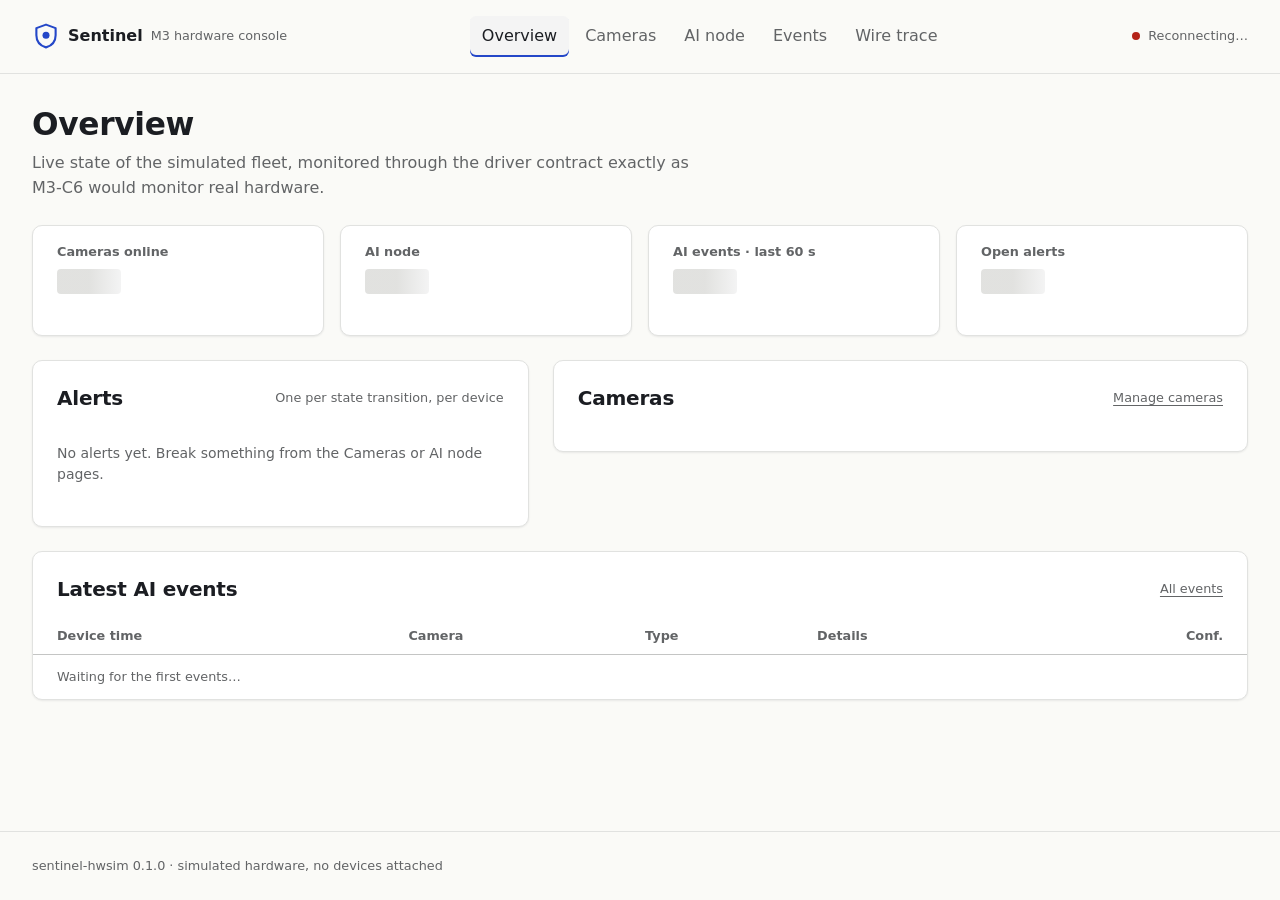
==== sentinel-hwsim/sentinel-hwsim/ui/static/index.html @ d8c8a730 "Initial Commit" ====
<!doctype html>
<html lang="en">
<head>
  <meta charset="utf-8">
  <meta name="viewport" content="width=device-width, initial-scale=1">
  <title>Overview · Sentinel console</title>
  <meta name="description" content="Operator console for the Sentinel Module 3 hardware simulator: cameras, Kaaval AI node health, live events and wire trace.">
  <meta name="color-scheme" content="light dark">
  <link rel="icon" href="favicon.svg" type="image/svg+xml">
  <link rel="stylesheet" href="styles.css">
  <script type="module" src="app.js"></script>
</head>
<body>
  <a class="skip-link" href="#main">Skip to main content</a>

  <header class="header">
    <div class="container header__inner">
      <a class="brand" href="#/overview">
        <svg class="brand__mark" viewBox="0 0 32 32" aria-hidden="true" focusable="false">
          <path d="M16 3 5 7v8c0 7 4.7 12 11 14 6.3-2 11-7 11-14V7L16 3Z" fill="none" stroke="currentColor" stroke-width="2.4" stroke-linejoin="round"/>
          <circle cx="16" cy="15" r="4" fill="currentColor"/>
        </svg>
        <span class="brand__name">Sentinel</span>
        <span class="brand__sub">M3 hardware console</span>
      </a>
      <nav class="nav" aria-label="Primary">
        <ul class="nav__list">
          <li><a class="nav__link" href="#/overview" data-route="overview">Overview</a></li>
          <li><a class="nav__link" href="#/cameras" data-route="cameras">Cameras</a></li>
          <li><a class="nav__link" href="#/node" data-route="node">AI node</a></li>
          <li><a class="nav__link" href="#/events" data-route="events">Events</a></li>
          <li><a class="nav__link" href="#/trace" data-route="trace">Wire trace</a></li>
        </ul>
      </nav>
      <p class="live" id="live" role="status"><span class="live__dot" aria-hidden="true"></span><span id="live-label">Connecting…</span></p>
    </div>
  </header>

  <main id="main" class="container main" tabindex="-1" aria-busy="true">

    <!-- ================================================= Overview -->
    <section class="view" data-view="overview" aria-labelledby="h-overview">
      <header class="view__header">
        <h1 id="h-overview" tabindex="-1">Overview</h1>
        <p class="view__lede">Live state of the simulated fleet, monitored through the driver contract exactly as M3-C6 would monitor real hardware.</p>
      </header>

      <ul class="kpis" aria-label="Key figures">
        <li class="panel kpi" id="kpi-cameras"><span class="kpi__label">Cameras online</span><span class="kpi__value"><span class="skeleton"></span></span><span class="kpi__note"></span></li>
        <li class="panel kpi" id="kpi-node"><span class="kpi__label">AI node</span><span class="kpi__value"><span class="skeleton"></span></span><span class="kpi__note"></span></li>
        <li class="panel kpi" id="kpi-events"><span class="kpi__label">AI events · last 60 s</span><span class="kpi__value"><span class="skeleton"></span></span><span class="kpi__note"></span></li>
        <li class="panel kpi" id="kpi-alerts"><span class="kpi__label">Open alerts</span><span class="kpi__value"><span class="skeleton"></span></span><span class="kpi__note"></span></li>
      </ul>

      <div class="grid grid--overview">
        <section class="panel" aria-labelledby="h-alerts">
          <div class="panel__header">
            <h2 id="h-alerts">Alerts</h2>
            <span class="panel__meta">One per state transition, per device</span>
          </div>
          <ol class="alert-list" id="alert-list" aria-label="Alert history, newest first" tabindex="0"></ol>
          <p class="empty" id="alert-empty">No alerts yet. Break something from the Cameras or AI node pages.</p>
        </section>

        <section class="panel" aria-labelledby="h-tiles">
          <div class="panel__header">
            <h2 id="h-tiles">Cameras</h2>
            <a class="panel__meta" href="#/cameras">Manage cameras</a>
          </div>
          <ul class="tiles" id="camera-tiles"></ul>
        </section>
      </div>

      <section class="panel panel--flush" aria-labelledby="h-latest">
        <div class="panel__header">
          <h2 id="h-latest">Latest AI events</h2>
          <a class="panel__meta" href="#/events">All events</a>
        </div>
        <div class="table-wrap" role="region" aria-labelledby="h-latest" tabindex="0">
          <table class="table">
            <thead><tr><th scope="col">Device time</th><th scope="col">Camera</th><th scope="col">Type</th><th scope="col">Details</th><th scope="col" class="num">Conf.</th></tr></thead>
            <tbody id="latest-events"></tbody>
          </table>
        </div>
        <p class="table-foot" id="latest-empty">Waiting for the first events…</p>
      </section>
    </section>

    <!-- ================================================== Cameras -->
    <section class="view" data-view="cameras" aria-labelledby="h-cameras" hidden>
      <header class="view__header">
        <h1 id="h-cameras" tabindex="-1">Cameras</h1>
        <p class="view__lede">ONVIF-style IP cameras. Read status and streams, send PTZ and encoder commands, and inject faults to test M3 resilience.</p>
      </header>

      <div class="split">
        <nav class="picker" aria-label="Select camera"><ul class="picker__list" id="camera-picker"></ul></nav>

        <article class="panel detail" id="camera-detail" aria-labelledby="cam-title">
          <header class="stack">
            <div class="detail__title">
              <h2 id="cam-title">—</h2>
              <span id="cam-pill"></span>
            </div>
            <p class="detail__sub" id="cam-sub"></p>
            <p class="errline" id="cam-error" hidden></p>
          </header>

          <dl class="stats" id="cam-stats">
            <div class="stat"><dt>Frame rate</dt><dd id="cam-fps">—</dd></div>
            <div class="stat"><dt>Bitrate</dt><dd id="cam-bitrate">—</dd></div>
            <div class="stat"><dt>Uptime</dt><dd id="cam-uptime">—</dd></div>
            <div class="stat"><dt>Session</dt><dd id="cam-state">—</dd></div>
            <div class="stat"><dt>Errors seen</dt><dd id="cam-errors">—</dd></div>
          </dl>

          <hr class="divider">

          <div class="detail__grid">
            <div class="stack">
              <figure class="snapshot">
                <div class="snapshot__frame" id="snap-frame">
                  <img id="snap-img" alt="" width="640" height="360" decoding="async" hidden>
                  <p class="snapshot__empty" id="snap-empty">No snapshot yet</p>
                </div>
                <figcaption>
                  <span id="snap-caption">Simulated JPEG-style frame (gradient placeholder)</span>
                  <button type="button" class="btn btn--sm" id="snap-btn">Take snapshot</button>
                </figcaption>
              </figure>

              <section class="group" aria-labelledby="h-streams">
                <h3 id="h-streams">Stream sources</h3>
                <dl class="stack" id="cam-streams"></dl>
              </section>
            </div>

            <div class="stack">
              <form class="form" id="ptz-form" novalidate>
                <fieldset class="fieldset">
                  <legend>Pan / tilt / zoom</legend>
                  <div class="range-field"><label for="ptz-pan" class="field__label">Pan</label><input class="range" type="range" id="ptz-pan" name="pan" min="-1" max="1" step="0.05" value="0"><output for="ptz-pan" id="ptz-pan-out">0.00</output></div>
                  <div class="range-field"><label for="ptz-tilt" class="field__label">Tilt</label><input class="range" type="range" id="ptz-tilt" name="tilt" min="-1" max="1" step="0.05" value="0"><output for="ptz-tilt" id="ptz-tilt-out">0.00</output></div>
                  <div class="range-field"><label for="ptz-zoom" class="field__label">Zoom</label><input class="range" type="range" id="ptz-zoom" name="zoom" min="0" max="1" step="0.05" value="0"><output for="ptz-zoom" id="ptz-zoom-out">0.00</output></div>
                  <p class="field__hint" id="ptz-pos" aria-live="polite">Position: —</p>
                </fieldset>
                <div class="cluster"><button class="btn btn--primary" type="submit">Move camera</button></div>
              </form>
              <p class="callout" id="ptz-none" hidden>Fixed bullet camera. This model does not support PTZ.</p>

              <hr class="divider">

              <form class="form" id="enc-form" novalidate>
                <fieldset class="fieldset">
                  <legend>Encoder</legend>
                  <div class="form__row">
                    <div class="field">
                      <label class="field__label" for="enc-profile">Profile</label>
                      <select class="select" id="enc-profile" name="profile"><option value="MAIN">MAIN</option><option value="SUB">SUB</option></select>
                    </div>
                    <div class="field">
                      <label class="field__label" for="enc-fps">Frame rate</label>
                      <input class="input" id="enc-fps" name="fps" type="number" inputmode="numeric" min="1" max="30" step="1" value="15" required aria-describedby="enc-fps-hint enc-error">
                      <span class="field__hint" id="enc-fps-hint">1–30 fps</span>
                    </div>
                    <div class="field">
                      <label class="field__label" for="enc-bitrate">Bitrate</label>
                      <input class="input" id="enc-bitrate" name="bitrate_kbps" type="number" inputmode="numeric" min="64" max="16384" step="1" value="1500" required aria-describedby="enc-br-hint enc-error">
                      <span class="field__hint" id="enc-br-hint">64–16384 kbps</span>
                    </div>
                  </div>
                  <p class="field__error" id="enc-error" role="alert"></p>
                </fieldset>
                <div class="cluster"><button class="btn btn--primary" type="submit">Apply encoder settings</button></div>
              </form>

              <hr class="divider">

              <section class="group" aria-labelledby="h-cam-chaos">
                <h3 id="h-cam-chaos">Fault injection <span class="panel__meta">(simulator only)</span></h3>
                <form class="form__row form__row--end" id="fault-form" novalidate>
                  <div class="field">
                    <label class="field__label" for="fault-kind">Fail the next operation with</label>
                    <select class="select" id="fault-kind" name="fault">
                      <option value="timeout">Timeout</option>
                      <option value="drop_connection">Dropped session</option>
                      <option value="invalid_data">Garbled payload</option>
                      <option value="auth_failure">Auth failure</option>
                      <option value="connect_failure">Connect failure</option>
                    </select>
                  </div>
                  <div class="field"><button class="btn btn--danger" type="submit">Inject once</button></div>
                </form>
                <div class="cluster">
                  <button type="button" class="btn btn--danger" id="cam-offline" aria-pressed="false">Take offline</button>
                  <button type="button" class="btn btn--danger" id="cam-revoke" aria-pressed="false">Revoke credentials</button>
                  <button type="button" class="btn" id="cam-heal">Heal all faults</button>
                </div>
              </section>
            </div>
          </div>
        </article>
      </div>
    </section>

    <!-- ================================================== AI node -->
    <section class="view" data-view="node" aria-labelledby="h-node" hidden>
      <header class="view__header">
        <h1 id="h-node" tabindex="-1">AI node</h1>
        <p class="view__lede">Kaaval edge node on an RDK X5. Break it layer by layer and watch the classifier tell a crashed runtime from a stalled model or a cut event pipe.</p>
      </header>

      <div class="grid grid--halves">
        <div class="stack">
          <section class="panel stack" aria-labelledby="node-title">
            <div class="detail__title">
              <h2 id="node-title">EDGE-NODE-001</h2>
              <span id="node-pill"></span>
            </div>
            <p class="detail__sub" id="node-sub"></p>
            <p class="errline" id="node-error" hidden></p>

            <section class="group" aria-labelledby="h-layers">
              <h3 id="h-layers">Layered health check</h3>
              <ol class="layers" id="node-layers"></ol>
            </section>
          </section>

          <section class="panel stack" aria-labelledby="h-node-metrics">
            <h2 id="h-node-metrics">Telemetry</h2>
            <div class="meter" id="m-cpu"><div class="meter__head"><span>CPU</span><span>—</span></div><div class="meter__track" aria-hidden="true"><div class="meter__fill"></div></div></div>
            <div class="meter" id="m-mem"><div class="meter__head"><span>Memory</span><span>—</span></div><div class="meter__track" aria-hidden="true"><div class="meter__fill"></div></div></div>
            <div class="meter" id="m-temp"><div class="meter__head"><span>SoC temperature <span class="panel__meta">(throttles at 85 °C)</span></span><span>—</span></div><div class="meter__track" aria-hidden="true"><div class="meter__fill"></div><div class="meter__mark" id="m-temp-mark"></div></div></div>
            <dl class="stats">
              <div class="stat"><dt>Inference</dt><dd id="n-fps">—</dd></div>
              <div class="stat"><dt>Latency</dt><dd id="n-latency">—</dd></div>
              <div class="stat"><dt>Last heartbeat</dt><dd id="n-hb">—</dd></div>
              <div class="stat"><dt>Events received</dt><dd id="n-events">—</dd></div>
              <div class="stat"><dt>Heartbeats</dt><dd id="n-hbs">—</dd></div>
              <div class="stat"><dt>Dead letters</dt><dd id="n-dlq">—</dd></div>
            </dl>
          </section>
        </div>

        <div class="stack">
          <section class="panel stack" aria-labelledby="h-node-chaos">
            <div class="panel__header"><h2 id="h-node-chaos">Failure controls</h2><span class="panel__meta">Simulator only</span></div>
            <div class="group" role="group" aria-labelledby="g-runtime"><span class="group__label" id="g-runtime">Runtime</span>
              <div class="cluster"><button type="button" class="btn btn--danger" data-node="crash">Crash runtime</button><button type="button" class="btn" data-node="restart">Restart runtime</button></div></div>
            <div class="group" role="group" aria-labelledby="g-inf"><span class="group__label" id="g-inf">Inference</span>
              <div class="cluster"><button type="button" class="btn btn--danger" data-node="stall">Stall at 0 fps</button><button type="button" class="btn" data-node="unstall">Resume</button></div></div>
            <div class="group" role="group" aria-labelledby="g-pipe"><span class="group__label" id="g-pipe">Event pipe</span>
              <div class="cluster"><button type="button" class="btn btn--danger" data-node="cut">Cut pipe</button><button type="button" class="btn" data-node="restore">Restore (late flush)</button></div></div>
            <div class="group" role="group" aria-labelledby="g-power"><span class="group__label" id="g-power">Power</span>
              <div class="cluster"><button type="button" class="btn btn--danger" data-node="offline" data-on="true">Power off</button><button type="button" class="btn" data-node="heal">Power on &amp; heal</button></div></div>
            <form class="form" id="heat-form" novalidate>
              <div class="range-field"><label for="heat" class="field__label">Ambient</label><input class="range" type="range" id="heat" name="celsius" min="20" max="65" step="1" value="34" aria-describedby="heat-hint"><output for="heat" id="heat-out">34 °C</output></div>
              <p class="field__hint" id="heat-hint">Around 55 °C ambient pushes the SoC past 85 °C and it throttles. Heating up takes a few simulated minutes.</p>
              <div class="cluster"><button type="submit" class="btn">Set ambient temperature</button></div>
            </form>
          </section>

          <section class="panel stack" aria-labelledby="h-node-config">
            <h2 id="h-node-config">Configuration</h2>
            <dl class="stats">
              <div class="stat"><dt>Functions</dt><dd id="n-functions">—</dd></div>
              <div class="stat"><dt>Assigned cameras</dt><dd id="n-cams">—</dd></div>
            </dl>
            <form class="form" id="model-form" novalidate>
              <div class="field">
                <label class="field__label" for="model-version">Deploy model version</label>
                <input class="input mono" id="model-version" name="model_version" type="text" autocomplete="off" spellcheck="false" required aria-describedby="model-hint model-error">
                <span class="field__hint" id="model-hint">The runtime restarts to load it. The console waits until the new version is confirmed.</span>
                <p class="field__error" id="model-error" role="alert"></p>
              </div>
              <div class="cluster"><button class="btn btn--primary" type="submit">Deploy model</button></div>
            </form>
            <form class="form" id="watch-form" novalidate>
              <div class="field">
                <label class="field__label" for="watch-plates">Watchlist plates</label>
                <input class="input mono" id="watch-plates" name="plates" type="text" autocomplete="off" spellcheck="false" placeholder="GJ01AB1234, GJ05CD4321" aria-describedby="watch-hint watch-error">
                <span class="field__hint" id="watch-hint">Comma-separated. Matching PLATE_READs raise WATCHLIST_HIT events.</span>
                <p class="field__error" id="watch-error" role="alert"></p>
              </div>
              <div class="cluster"><button class="btn" type="submit">Save watchlist</button></div>
            </form>
          </section>
        </div>
      </div>
    </section>

    <!-- =================================================== Events -->
    <section class="view" data-view="events" aria-labelledby="h-events" hidden>
      <header class="view__header">
        <h1 id="h-events" tabindex="-1">Events</h1>
        <p class="view__lede">AI events as mapped by the driver into strict contract DTOs. Malformed items never reach this table. They go to the dead-letter queue below.</p>
      </header>

      <section class="panel panel--flush" aria-labelledby="h-feed">
        <div class="panel__header"><h2 id="h-feed">Live feed</h2><span class="panel__meta" id="feed-count"></span></div>
        <form class="toolbar" id="event-filters" role="search" aria-label="Filter events">
          <div class="field"><label class="field__label" for="f-type">Type</label>
            <select class="select" id="f-type"><option value="">All types</option><option>PLATE_READ</option><option>HELMET_VIOLATION</option><option>TRIPLE_RIDING</option><option>VEHICLE_DETECTION</option><option>WATCHLIST_HIT</option></select></div>
          <div class="field"><label class="field__label" for="f-cam">Camera</label>
            <select class="select" id="f-cam"><option value="">All cameras</option></select></div>
          <div class="field"><label class="field__label" for="f-q">Plate contains</label>
            <input class="input mono" id="f-q" type="search" autocomplete="off" spellcheck="false"></div>
          <label class="check"><input type="checkbox" id="f-pause"> Pause feed</label>
        </form>
        <div class="table-wrap" role="region" aria-labelledby="h-feed" tabindex="0">
          <table class="table">
            <thead><tr><th scope="col">Device time</th><th scope="col">Camera</th><th scope="col">Type</th><th scope="col">Details</th><th scope="col" class="num">Conf.</th><th scope="col">Model</th></tr></thead>
            <tbody id="event-rows"></tbody>
          </table>
        </div>
        <p class="table-foot" id="event-empty">No matching events.</p>
      </section>

      <section class="panel panel--flush" aria-labelledby="h-dlq">
        <div class="panel__header"><h2 id="h-dlq">Dead-letter queue</h2><span class="panel__meta">Payloads that failed strict mapping</span></div>
        <div class="table-wrap" role="region" aria-labelledby="h-dlq" tabindex="0">
          <table class="table">
            <thead><tr><th scope="col">Received</th><th scope="col">Reason</th><th scope="col">Sample</th></tr></thead>
            <tbody id="dlq-rows"></tbody>
          </table>
        </div>
        <p class="table-foot" id="dlq-empty">Empty. Garbled events land here instead of crashing the stream.</p>
      </section>
    </section>

    <!-- ==================================================== Trace -->
    <section class="view" data-view="trace" aria-labelledby="h-trace" hidden>
      <header class="view__header">
        <h1 id="h-trace" tabindex="-1">Wire trace</h1>
        <p class="view__lede">Every simulated request between the drivers and the devices, including latency and the injected fault, if any. Refreshes every 2 seconds while this page is open.</p>
      </header>
      <section class="panel panel--flush" aria-labelledby="h-trace-table">
        <div class="panel__header"><h2 id="h-trace-table">Recent requests</h2><span class="panel__meta" id="trace-meta"></span></div>
        <form class="toolbar" id="trace-filters" aria-label="Filter trace">
          <div class="field"><label class="field__label" for="t-dev">Device</label><select class="select" id="t-dev"><option value="">All devices</option></select></div>
          <label class="check"><input type="checkbox" id="t-faults"> Faults only</label>
          <label class="check"><input type="checkbox" id="t-polls"> Hide event polls</label>
        </form>
        <div class="table-wrap" role="region" aria-labelledby="h-trace-table" tabindex="0">
          <table class="table">
            <thead><tr><th scope="col" class="num">#</th><th scope="col">Device time</th><th scope="col">Device</th><th scope="col">Operation</th><th scope="col" class="num">Latency</th><th scope="col">Outcome</th></tr></thead>
            <tbody id="trace-rows"></tbody>
          </table>
        </div>
        <p class="table-foot" id="trace-empty" hidden>No matching requests.</p>
      </section>
    </section>
  </main>

  <footer class="footer">
    <div class="container footer__inner">
      <span>sentinel-hwsim 0.1.0 · simulated hardware, no devices attached</span>
      <span id="footer-meta"></span>
    </div>
  </footer>

  <div class="toasts" id="toasts" aria-hidden="true"></div>
  <div class="visually-hidden" id="announce-polite" role="status" aria-live="polite"></div>
  <div class="visually-hidden" id="announce-assertive" role="alert" aria-live="assertive"></div>
</body>
</html>
---- sentinel-hwsim/sentinel-hwsim/ui/static/styles.css ----
/* Sentinel M3 hardware console
   Methodology: BEM blocks (.block__element--modifier) + a few layout utilities.
   Palette: 4 base colours (ink, paper, accent, alert); every other colour is a
   color-mix() tint of those. Status is never colour-only: pills carry a glyph + label. */

/* ------------------------------------------------------------------ tokens */
:root {
  color-scheme: light dark;

  --ink: #1b1d22;          /* text            16.1:1 on paper */
  --paper: #fafaf7;        /* page background */
  --accent: #2447c8;       /* interactive, OK  7.4:1 on white */
  --alert: #b42318;        /* faults           6.6:1 on white */
  --surface: #ffffff;
  --on-accent: #ffffff;

  --ink-2: color-mix(in srgb, var(--ink) 68%, var(--paper));   /* secondary text ≥5.9:1 */
  --line: color-mix(in srgb, var(--ink) 11%, var(--paper));
  --line-strong: color-mix(in srgb, var(--ink) 24%, var(--paper));
  --accent-soft: color-mix(in srgb, var(--accent) 9%, var(--surface));
  --alert-soft: color-mix(in srgb, var(--alert) 9%, var(--surface));
  --hover: color-mix(in srgb, var(--ink) 5%, var(--surface));

  /* type: system stack, 1.25 (major third) scale on a 16px base */
  --font: system-ui, -apple-system, "Segoe UI", Roboto, "Helvetica Neue", Arial, sans-serif;
  --mono: ui-monospace, "Cascadia Mono", "SF Mono", Consolas, "Liberation Mono", monospace;
  --fs-caption: 0.8rem;    /* 12.8px  400/600 */
  --fs-small: 0.875rem;    /* 14px    400    mono data */
  --fs-body: 1rem;         /* 16px    400 */
  --fs-h3: 1.25rem;        /* 20px    600 */
  --fs-h2: 1.5625rem;      /* 25px    600 */
  --fs-h1: clamp(1.5625rem, 1.25rem + 1.2vw, 1.953rem);  /* 25 → 31.25px 600 */

  /* 4px spacing scale */
  --s1: 0.25rem; --s2: 0.5rem; --s3: 0.75rem; --s4: 1rem; --s5: 1.5rem; --s6: 2rem; --s7: 3rem; --s8: 4rem;

  --radius: 10px;
  --radius-sm: 6px;
  --gutter: 1rem;
  --container: 80rem;      /* 1280px */

  --dur-fast: 120ms;
  --dur: 200ms;
  --ease: cubic-bezier(0.2, 0, 0, 1);   /* fast out, gentle settle */
  --shadow: 0 1px 2px color-mix(in srgb, var(--ink) 8%, transparent);
}

@media (prefers-color-scheme: dark) {
  :root {
    --ink: #e7e8eb;
    --paper: #121418;
    --surface: #1a1d22;
    --accent: #93a9ff;     /* 7.3:1 on surface */
    --alert: #ff8f84;      /* 7.0:1 on surface */
    --on-accent: #0d1020;
  }
}

/* breakpoints: sm 30em (480) · md 48em (768) · lg 64em (1024) · xl 90em (1440) */
@media (min-width: 48em) { :root { --gutter: 1.5rem; } }
@media (min-width: 64em) { :root { --gutter: 2rem; } }
@media (min-width: 90em) { :root { --container: 86rem; } }

/* ------------------------------------------------------------------- base */
*, *::before, *::after { box-sizing: border-box; }
html { -webkit-text-size-adjust: 100%; }
body {
  margin: 0;
  min-height: 100vh;
  display: flex;
  flex-direction: column;
  background: var(--paper);
  color: var(--ink);
  font: 400 var(--fs-body)/1.55 var(--font);
  text-rendering: optimizeLegibility;
}
h1, h2, h3 { margin: 0; font-weight: 600; letter-spacing: -0.01em; }
h1 { font-size: var(--fs-h1); line-height: 1.2; }
h2 { font-size: var(--fs-h3); line-height: 1.3; }   /* panels use the h3 step: calmer hierarchy */
h3 { font-size: var(--fs-body); line-height: 1.4; }
p { margin: 0; }
a { color: var(--accent); text-underline-offset: 0.2em; }
code, .mono { font-family: var(--mono); font-size: var(--fs-small); }
img { max-width: 100%; display: block; }
ul, ol { margin: 0; padding: 0; list-style: none; }
dl, dd { margin: 0; }
button, input, select, textarea { font: inherit; color: inherit; }
[hidden] { display: none !important; }

:focus-visible {
  outline: 2px solid var(--accent);
  outline-offset: 2px;
  border-radius: var(--radius-sm);
}
:focus:not(:focus-visible) { outline: none; }

.visually-hidden {
  position: absolute !important;
  width: 1px; height: 1px; margin: -1px; padding: 0;
  overflow: hidden; clip: rect(0 0 0 0); white-space: nowrap; border: 0;
}

.skip-link {
  position: absolute; left: var(--s4); top: -3rem; z-index: 100;
  padding: var(--s2) var(--s4);
  background: var(--accent); color: var(--on-accent);
  border-radius: var(--radius-sm); font-weight: 600; text-decoration: none;
  transition: top var(--dur) var(--ease);
}
.skip-link:focus { top: var(--s4); }

.container { width: min(100% - 2 * var(--gutter), var(--container)); margin-inline: auto; }

/* ----------------------------------------------------------------- header */
.header {
  position: sticky; top: 0; z-index: 10;
  background: color-mix(in srgb, var(--paper) 92%, transparent);
  backdrop-filter: saturate(1.4) blur(8px);
  border-bottom: 1px solid var(--line);
}
.header__inner {
  display: grid;
  grid-template-columns: 1fr auto;
  grid-template-areas: "brand live" "nav nav";
  align-items: center;
  column-gap: var(--s4);
  padding-top: var(--s3);
}
@media (min-width: 64em) {
  .header__inner { grid-template-columns: auto 1fr auto; grid-template-areas: "brand nav live"; padding-block: var(--s2); }
}

.brand { grid-area: brand; display: inline-flex; align-items: center; gap: var(--s2); color: var(--ink); text-decoration: none; }
.brand__mark { width: 1.75rem; height: 1.75rem; color: var(--accent); flex: none; }
.brand__name { font-weight: 600; }
.brand__sub { color: var(--ink-2); font-size: var(--fs-caption); display: none; }
@media (min-width: 30em) { .brand__sub { display: inline; } }

.nav { grid-area: nav; min-width: 0; }
.nav__list {
  display: flex; gap: var(--s1);
  overflow-x: auto; scrollbar-width: none;
  padding-block: var(--s2);
  margin-inline: calc(-1 * var(--s2));
  padding-inline: var(--s2);
}
.nav__list::-webkit-scrollbar { display: none; }
@media (min-width: 64em) { .nav__list { justify-content: center; } }
.nav__link {
  display: block; white-space: nowrap;
  padding: var(--s2) var(--s3);
  border-radius: var(--radius-sm);
  color: var(--ink-2); text-decoration: none; font-weight: 500;
  transition: color var(--dur-fast) var(--ease), background-color var(--dur-fast) var(--ease);
}
.nav__link:hover { color: var(--ink); background: var(--hover); }
.nav__link[aria-current="page"] { color: var(--ink); background: var(--hover); box-shadow: inset 0 -2px 0 var(--accent); }

.live { grid-area: live; display: inline-flex; align-items: center; gap: var(--s2); font-size: var(--fs-caption); color: var(--ink-2); }
.live__dot { width: 0.5rem; height: 0.5rem; border-radius: 50%; background: var(--line-strong); }
.live--on .live__dot { background: var(--accent); box-shadow: 0 0 0 3px var(--accent-soft); }
.live--off .live__dot { background: var(--alert); }

/* ------------------------------------------------------------------- main */
.main { flex: 1; padding-block: var(--s6) var(--s8); }
.main:focus { outline: none; }

.view { display: grid; grid-template-columns: minmax(0, 1fr); gap: var(--s5); animation: view-in var(--dur) var(--ease); }
@keyframes view-in { from { transform: translateY(6px); } }   /* no opacity: content is never invisible if the animation stalls */
.view__header { display: grid; gap: var(--s2); }
.view__header h1:focus { outline: none; }
.view__lede { color: var(--ink-2); max-width: 65ch; }

.panel {
  background: var(--surface);
  border: 1px solid var(--line);
  border-radius: var(--radius);
  padding: var(--s5);
  box-shadow: var(--shadow);
  min-width: 0;
}
@media (max-width: 29.99em) { .panel { padding: var(--s4); } }
.panel__header { display: flex; align-items: center; justify-content: space-between; gap: var(--s3); flex-wrap: wrap; margin-bottom: var(--s4); }
.panel__meta { color: var(--ink-2); font-size: var(--fs-caption); }
.panel--flush { padding: 0; }
.panel--flush > .panel__header { padding: var(--s5) var(--s5) 0; }

/* layout grids */
/* minmax(0, 1fr): let tracks shrink below their content's min width (wide tables scroll inside .table-wrap) */
.grid, .stack, .split, .detail { grid-template-columns: minmax(0, 1fr); }
.grid { display: grid; gap: var(--s5); }
@media (min-width: 64em) {
  .grid--overview { grid-template-columns: minmax(0, 5fr) minmax(0, 7fr); align-items: start; }
  .grid--halves { grid-template-columns: minmax(0, 1fr) minmax(0, 1fr); align-items: start; }
}
.stack { display: grid; gap: var(--s5); align-content: start; }
.cluster { display: flex; flex-wrap: wrap; gap: var(--s2); align-items: center; }

/* ------------------------------------------------------------------- KPIs */
.kpis { display: grid; gap: var(--s4); grid-template-columns: 1fr; }
@media (min-width: 30em) { .kpis { grid-template-columns: repeat(2, 1fr); } }
@media (min-width: 64em) { .kpis { grid-template-columns: repeat(4, 1fr); } }
.kpi { display: grid; gap: var(--s1); padding: var(--s4) var(--s5); }
.kpi__label { color: var(--ink-2); font-size: var(--fs-caption); font-weight: 600; }
.kpi__value { font-size: var(--fs-h2); font-weight: 600; line-height: 1.2; font-variant-numeric: tabular-nums; min-height: 1.95rem; }
.kpi__note { color: var(--ink-2); font-size: var(--fs-caption); min-height: 1.1rem; }
.kpi--crit .kpi__value { color: var(--alert); }

/* ------------------------------------------------------------------ pills */
.pill {
  display: inline-flex; align-items: center; gap: 0.4em;
  padding: 0.125rem 0.625rem;
  border-radius: 999px; border: 1px solid transparent;
  font-size: var(--fs-caption); font-weight: 600; line-height: 1.5; white-space: nowrap;
}
.pill__glyph { font-size: 0.7em; }
.pill--ok { color: var(--accent); background: var(--accent-soft); }
.pill--warn { color: var(--ink); border: 1px dashed var(--ink-2); }
.pill--crit { color: var(--alert); background: var(--alert-soft); border-color: color-mix(in srgb, var(--alert) 35%, transparent); }
.pill--muted { color: var(--ink-2); border-color: var(--line-strong); }

.chip { display: inline-block; padding: 0.125rem 0.5rem; border-radius: var(--radius-sm); background: var(--hover); font-size: var(--fs-caption); font-family: var(--mono); }

/* ---------------------------------------------------------------- buttons */
.btn {
  --btn-bg: var(--surface); --btn-fg: var(--ink); --btn-border: var(--line-strong);
  position: relative;
  display: inline-flex; align-items: center; justify-content: center; gap: var(--s2);
  min-height: 2.5rem; padding: 0 var(--s4);
  border: 1px solid var(--btn-border); border-radius: var(--radius-sm);
  background: var(--btn-bg); color: var(--btn-fg);
  font-weight: 500; line-height: 1; white-space: nowrap; cursor: pointer;
  transition: background-color var(--dur-fast) var(--ease), border-color var(--dur-fast) var(--ease),
              color var(--dur-fast) var(--ease), transform var(--dur-fast) var(--ease);
}
@media (pointer: coarse) { .btn { min-height: 2.75rem; } }
.btn:hover { --btn-bg: var(--hover); --btn-border: var(--ink-2); }
.btn:active { transform: translateY(1px); }
.btn:disabled { cursor: not-allowed; opacity: 0.55; }
.btn--primary { --btn-bg: var(--accent); --btn-fg: var(--on-accent); --btn-border: var(--accent); }
.btn--primary:hover { --btn-bg: color-mix(in srgb, var(--accent) 88%, var(--ink)); --btn-border: var(--btn-bg); }
.btn--danger { --btn-fg: var(--alert); --btn-border: color-mix(in srgb, var(--alert) 45%, var(--surface)); }
.btn--danger:hover { --btn-bg: var(--alert-soft); --btn-border: var(--alert); }
.btn--ghost { --btn-border: transparent; }
.btn--sm { min-height: 2rem; padding: 0 var(--s3); font-size: var(--fs-small); }
.btn[aria-pressed="true"] { --btn-bg: var(--alert-soft); --btn-fg: var(--alert); --btn-border: var(--alert); }

/* loading state: label fades, spinner overlays; the button keeps its width */
.btn[aria-busy="true"] { cursor: progress; color: transparent; }
.btn[aria-busy="true"]::after {
  content: ""; position: absolute; inset: 0; margin: auto;
  width: 1rem; height: 1rem; border-radius: 50%;
  border: 2px solid var(--btn-fg); border-right-color: transparent;
  animation: spin 700ms linear infinite;
}
@keyframes spin { to { transform: rotate(360deg); } }

/* ------------------------------------------------------------------ forms */
.form { display: grid; gap: var(--s4); }
.form__row { display: grid; gap: var(--s4); grid-template-columns: repeat(auto-fit, minmax(min(100%, 8.5rem), 1fr)); align-items: start; }
.form__row--end { align-items: end; }
.fieldset { border: 0; padding: 0; margin: 0; min-width: 0; display: grid; gap: var(--s3); }
.fieldset legend { padding: 0; margin-bottom: var(--s3); font-weight: 600; }
.field { display: grid; gap: var(--s1); min-width: 0; }
.field__label { font-size: var(--fs-small); font-weight: 600; }
.field__hint { font-size: var(--fs-caption); color: var(--ink-2); }
.field__error { font-size: var(--fs-caption); color: var(--alert); font-weight: 600; min-height: 1.1rem; }
.input, .select {
  width: 100%; min-height: 2.5rem; padding: 0 var(--s3);
  background: var(--surface); border: 1px solid var(--line-strong); border-radius: var(--radius-sm);
  transition: border-color var(--dur-fast) var(--ease), box-shadow var(--dur-fast) var(--ease);
}
.input:hover, .select:hover { border-color: var(--ink-2); }
.input:focus-visible, .select:focus-visible { outline: none; border-color: var(--accent); box-shadow: 0 0 0 3px var(--accent-soft), 0 0 0 1px var(--accent); }
.input[aria-invalid="true"] { border-color: var(--alert); }
.range { width: 100%; accent-color: var(--accent); min-height: 2rem; }
.range-field { display: grid; grid-template-columns: 3.25rem 1fr 3.5rem; align-items: center; gap: var(--s3); }
.range-field output { font-family: var(--mono); font-size: var(--fs-small); text-align: right; font-variant-numeric: tabular-nums; }
.check { display: inline-flex; align-items: center; gap: var(--s2); font-size: var(--fs-small); cursor: pointer; }
.check input { width: 1.1rem; height: 1.1rem; accent-color: var(--accent); }

/* ------------------------------------------------------ data lists/meters */
.stats { display: grid; gap: var(--s3) var(--s5); grid-template-columns: repeat(auto-fit, minmax(min(100%, 9rem), 1fr)); }
.stat dt { font-size: var(--fs-caption); color: var(--ink-2); font-weight: 600; }
.stat dd { font-variant-numeric: tabular-nums; font-weight: 500; overflow-wrap: anywhere; }

.meter { display: grid; gap: var(--s1); }
.meter__head { display: flex; justify-content: space-between; font-size: var(--fs-small); }
.meter__head > span:last-child { font-variant-numeric: tabular-nums; font-weight: 600; }
.meter__track { height: 0.5rem; border-radius: 999px; background: var(--line); overflow: hidden; position: relative; }
.meter__fill { height: 100%; width: 0; background: var(--accent); border-radius: inherit; transition: width 400ms var(--ease), background-color var(--dur) var(--ease); }
.meter--crit .meter__fill { background: var(--alert); }
.meter__mark { position: absolute; top: 0; bottom: 0; width: 2px; background: var(--ink); opacity: 0.45; }

/* layered health check (M3-C6) */
.layers { display: grid; gap: var(--s2); counter-reset: layer; }
.layer { display: grid; grid-template-columns: 1.75rem 1fr auto; align-items: center; gap: var(--s3); padding: var(--s2) var(--s3); border-radius: var(--radius-sm); background: var(--hover); }
.layer__icon { width: 1.75rem; height: 1.75rem; border-radius: 50%; display: grid; place-items: center; font-size: var(--fs-caption); font-weight: 700; border: 1px solid var(--line-strong); color: var(--ink-2); }
.layer--ok .layer__icon { background: var(--accent); color: var(--on-accent); border-color: var(--accent); }
.layer--fail .layer__icon { background: var(--alert); color: var(--surface); border-color: var(--alert); }
.layer__name { font-weight: 500; }
.layer__state { font-size: var(--fs-caption); color: var(--ink-2); }

/* ----------------------------------------------------------------- alerts */
.alert-list { display: grid; gap: var(--s2); max-height: 26rem; overflow-y: auto; }
.alert { display: grid; grid-template-columns: auto 1fr; gap: var(--s1) var(--s3); padding: var(--s3); border-radius: var(--radius-sm); border: 1px solid var(--line); }
.alert__time { grid-column: 2; font-size: var(--fs-caption); color: var(--ink-2); font-variant-numeric: tabular-nums; }
.alert__msg { grid-column: 2; overflow-wrap: anywhere; }
.alert__icon { grid-row: span 2; font-weight: 700; }
.alert--critical { border-color: color-mix(in srgb, var(--alert) 35%, var(--surface)); background: var(--alert-soft); }
.alert--critical .alert__icon { color: var(--alert); }
.alert--resolved { background: none; border-color: var(--line); }
.alert--resolved .alert__icon, .alert--resolved .alert__msg { color: var(--ink-2); }
.empty { color: var(--ink-2); font-size: var(--fs-small); padding: var(--s4) 0; }

/* ------------------------------------------------------------ camera tiles */
.tiles { display: grid; gap: var(--s3); grid-template-columns: repeat(auto-fill, minmax(min(100%, 14rem), 1fr)); }
.tile {
  display: grid; gap: var(--s2); padding: var(--s4);
  border: 1px solid var(--line); border-radius: var(--radius-sm);
  color: inherit; text-decoration: none;
  transition: border-color var(--dur-fast) var(--ease), background-color var(--dur-fast) var(--ease);
}
.tile:hover { border-color: var(--accent); background: var(--accent-soft); }
.tile__head { display: flex; align-items: center; justify-content: space-between; gap: var(--s2); }
.tile__id { font-weight: 600; }
.tile__meta { color: var(--ink-2); font-size: var(--fs-caption); font-variant-numeric: tabular-nums; }

/* camera picker: horizontal chips on mobile, vertical list on desktop */
.split { display: grid; gap: var(--s5); }
@media (min-width: 64em) { .split { grid-template-columns: 15rem minmax(0, 1fr); align-items: start; } }
.picker__list { display: flex; gap: var(--s2); overflow-x: auto; padding-bottom: var(--s1); }
.picker__list > li { flex: none; }
@media (min-width: 64em) { .picker__list { flex-direction: column; overflow: visible; position: sticky; top: 5.5rem; } }
.picker__item {
  display: flex; align-items: center; justify-content: space-between; gap: var(--s3);
  padding: var(--s3); min-width: 11rem;
  border: 1px solid var(--line); border-radius: var(--radius-sm); background: var(--surface);
  color: inherit; text-decoration: none; font-weight: 500;
  transition: border-color var(--dur-fast) var(--ease), background-color var(--dur-fast) var(--ease);
}
.picker__item:hover { border-color: var(--ink-2); }
.picker__item[aria-current="page"] { border-color: var(--accent); box-shadow: inset 3px 0 0 var(--accent); }

.detail { display: grid; gap: var(--s5); }
.detail__grid { display: grid; grid-template-columns: minmax(0, 1fr); gap: var(--s6); }
@media (min-width: 48em) { .detail__grid { grid-template-columns: minmax(0, 1fr) minmax(0, 1fr); gap: var(--s5); align-items: start; } }
.detail__title { display: flex; flex-wrap: wrap; align-items: center; gap: var(--s3); }
.detail__sub { color: var(--ink-2); font-size: var(--fs-small); }
.divider { border: 0; border-top: 1px solid var(--line); margin: 0; }
.errline { font-size: var(--fs-small); color: var(--ink-2); }
.errline strong { color: var(--alert); font-family: var(--mono); font-weight: 600; }

.snapshot { display: grid; gap: var(--s2); margin: 0; }
.snapshot__frame { position: relative; aspect-ratio: 16 / 9; border-radius: var(--radius-sm); overflow: hidden; background: var(--line); }
.snapshot__frame img { width: 100%; height: 100%; object-fit: cover; transition: opacity var(--dur) var(--ease); }
.snapshot__frame[aria-busy="true"] img { opacity: 0.4; }
.snapshot__empty { position: absolute; inset: 0; display: grid; place-items: center; color: var(--ink-2); font-size: var(--fs-small); text-align: center; padding: var(--s4); }
.snapshot figcaption { font-size: var(--fs-caption); color: var(--ink-2); display: flex; justify-content: space-between; gap: var(--s3); align-items: center; flex-wrap: wrap; }

.uri { display: grid; grid-template-columns: 1fr auto; gap: var(--s2); align-items: center; }
.uri code { overflow-wrap: anywhere; padding: var(--s2); background: var(--hover); border-radius: var(--radius-sm); }

.group { display: grid; gap: var(--s2); }
.group__label { font-size: var(--fs-caption); font-weight: 600; color: var(--ink-2); }
.callout { padding: var(--s3) var(--s4); border-radius: var(--radius-sm); background: var(--hover); color: var(--ink-2); font-size: var(--fs-small); }

/* ----------------------------------------------------------------- tables */
.table-wrap { overflow-x: auto; }
.table-wrap:focus-visible { outline-offset: -2px; }
.table { width: 100%; border-collapse: collapse; font-size: var(--fs-small); font-variant-numeric: tabular-nums; }
.table th { text-align: left; font-size: var(--fs-caption); font-weight: 600; color: var(--ink-2); padding: var(--s2) var(--s3); border-bottom: 1px solid var(--line-strong); white-space: nowrap; }
.table td { padding: var(--s2) var(--s3); border-bottom: 1px solid var(--line); vertical-align: top; }
.table tbody tr { transition: background-color var(--dur-fast) var(--ease); }
.table tbody tr:hover { background: var(--hover); }
.table th:first-child, .table td:first-child { padding-left: var(--s5); }
.table th:last-child, .table td:last-child { padding-right: var(--s5); }
.table .num { text-align: right; }
.table .nowrap { white-space: nowrap; }
.row--new { animation: row-in 1.2s var(--ease); }
@keyframes row-in { from { background: var(--accent-soft); } }
.row--hit td { color: var(--alert); font-weight: 600; }
.row--fault td:last-child { color: var(--alert); font-weight: 600; }
.table-foot { padding: var(--s3) var(--s5); color: var(--ink-2); font-size: var(--fs-caption); }

.toolbar { display: flex; flex-wrap: wrap; gap: var(--s3); align-items: end; padding: 0 var(--s5) var(--s4); }
.toolbar .field { min-width: 9rem; flex: 1 1 9rem; }
@media (min-width: 64em) { .toolbar .field { flex: 0 1 12rem; } }

/* --------------------------------------------------------------- skeleton */
.skeleton { display: inline-block; width: 4rem; height: 1em; border-radius: 4px; vertical-align: middle;
  background: linear-gradient(90deg, var(--line) 25%, var(--hover) 50%, var(--line) 75%); background-size: 200% 100%;
  animation: shimmer 1.2s linear infinite; }
@keyframes shimmer { to { background-position: -200% 0; } }

/* ------------------------------------------------------------------ toast */
.toasts { position: fixed; z-index: 50; inset: auto var(--s4) var(--s4) var(--s4); display: grid; gap: var(--s2); justify-items: end; pointer-events: none; }
@media (min-width: 48em) { .toasts { inset: auto var(--s5) var(--s5) auto; max-width: 26rem; } }
.toast {
  pointer-events: auto; padding: var(--s3) var(--s4); border-radius: var(--radius-sm);
  background: var(--ink); color: var(--paper); font-size: var(--fs-small); box-shadow: 0 6px 24px rgb(0 0 0 / 0.18);
  animation: toast-in var(--dur) var(--ease);
}
.toast--error { background: var(--alert); color: var(--surface); }
.toast--out { opacity: 0; transform: translateY(6px); transition: opacity var(--dur) var(--ease), transform var(--dur) var(--ease); }
@keyframes toast-in { from { opacity: 0; transform: translateY(8px); } }

/* ----------------------------------------------------------------- footer */
.footer { border-top: 1px solid var(--line); padding-block: var(--s5); color: var(--ink-2); font-size: var(--fs-caption); }
.footer__inner { display: flex; flex-wrap: wrap; gap: var(--s2) var(--s5); justify-content: space-between; }

/* ---------------------------------------------------------- motion + print */
@media (prefers-reduced-motion: reduce) {
  *, *::before, *::after { animation-duration: 0.01ms !important; animation-iteration-count: 1 !important; transition-duration: 0.01ms !important; scroll-behavior: auto !important; }
  .btn[aria-busy="true"]::after { animation: none; border-right-color: var(--btn-fg); opacity: 0.6; }
}
@media (forced-colors: active) {
  .pill, .btn, .panel, .layer__icon { border: 1px solid CanvasText; }
  .meter__fill { background: Highlight; }
}
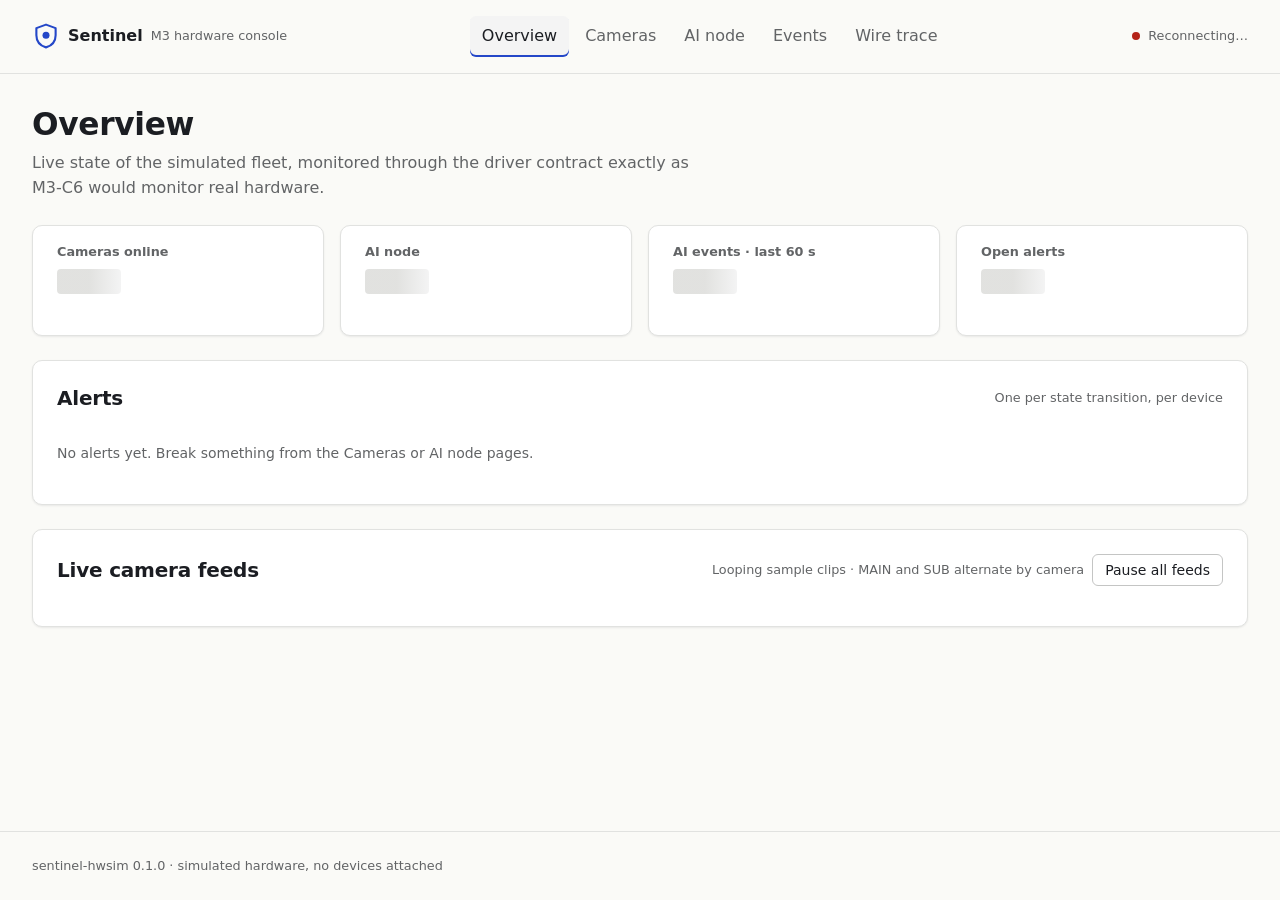
==== commit 0774d8d3: "feat(ui): overview shows alerts and a live camera feeds gallery Overview keeps KPIs and Alerts and g" ====
--- a/sentinel-hwsim/sentinel-hwsim/ui/static/index.html
+++ b/sentinel-hwsim/sentinel-hwsim/ui/static/index.html
@@ -52,37 +52,24 @@
         <li class="panel kpi" id="kpi-alerts"><span class="kpi__label">Open alerts</span><span class="kpi__value"><span class="skeleton"></span></span><span class="kpi__note"></span></li>
       </ul>
 
-      <div class="grid grid--overview">
-        <section class="panel" aria-labelledby="h-alerts">
-          <div class="panel__header">
-            <h2 id="h-alerts">Alerts</h2>
-            <span class="panel__meta">One per state transition, per device</span>
+      <section class="panel" aria-labelledby="h-alerts">
+        <div class="panel__header">
+          <h2 id="h-alerts">Alerts</h2>
+          <span class="panel__meta">One per state transition, per device</span>
+        </div>
+        <ol class="alert-list" id="alert-list" aria-label="Alert history, newest first" tabindex="0"></ol>
+        <p class="empty" id="alert-empty">No alerts yet. Break something from the Cameras or AI node pages.</p>
+      </section>
+
+      <section class="panel" aria-labelledby="h-gallery">
+        <div class="panel__header">
+          <h2 id="h-gallery">Live camera feeds</h2>
+          <div class="cluster">
+            <span class="panel__meta">Looping sample clips · MAIN and SUB alternate by camera</span>
+            <button type="button" class="btn btn--sm" id="gallery-toggle">Pause all feeds</button>
           </div>
-          <ol class="alert-list" id="alert-list" aria-label="Alert history, newest first" tabindex="0"></ol>
-          <p class="empty" id="alert-empty">No alerts yet. Break something from the Cameras or AI node pages.</p>
-        </section>
-
-        <section class="panel" aria-labelledby="h-tiles">
-          <div class="panel__header">
-            <h2 id="h-tiles">Cameras</h2>
-            <a class="panel__meta" href="#/cameras">Manage cameras</a>
-          </div>
-          <ul class="tiles" id="camera-tiles"></ul>
-        </section>
-      </div>
-
-      <section class="panel panel--flush" aria-labelledby="h-latest">
-        <div class="panel__header">
-          <h2 id="h-latest">Latest AI events</h2>
-          <a class="panel__meta" href="#/events">All events</a>
-        </div>
-        <div class="table-wrap" role="region" aria-labelledby="h-latest" tabindex="0">
-          <table class="table">
-            <thead><tr><th scope="col">Device time</th><th scope="col">Camera</th><th scope="col">Type</th><th scope="col">Details</th><th scope="col" class="num">Conf.</th></tr></thead>
-            <tbody id="latest-events"></tbody>
-          </table>
-        </div>
-        <p class="table-foot" id="latest-empty">Waiting for the first events…</p>
+        </div>
+        <ul class="gallery" id="camera-gallery" aria-label="Live feed from each camera"></ul>
       </section>
     </section>
 
@@ -118,14 +105,15 @@
 
           <div class="detail__grid">
             <div class="stack">
-              <figure class="snapshot">
-                <div class="snapshot__frame" id="snap-frame">
-                  <img id="snap-img" alt="" width="640" height="360" decoding="async" hidden>
-                  <p class="snapshot__empty" id="snap-empty">No snapshot yet</p>
+              <figure class="feed">
+                <div class="feed__frame">
+                  <video class="feed__video" id="feed-video" muted loop playsinline preload="metadata" disablepictureinpicture hidden></video>
+                  <p class="feed__badge" id="feed-badge">—</p>
+                  <p class="feed__empty" id="feed-empty">Loading feed…</p>
                 </div>
                 <figcaption>
-                  <span id="snap-caption">Simulated JPEG-style frame (gradient placeholder)</span>
-                  <button type="button" class="btn btn--sm" id="snap-btn">Take snapshot</button>
+                  <span id="feed-caption">—</span>
+                  <button type="button" class="btn btn--sm" id="feed-toggle">Pause feed</button>
                 </figcaption>
               </figure>
 
--- a/sentinel-hwsim/sentinel-hwsim/ui/static/styles.css
+++ b/sentinel-hwsim/sentinel-hwsim/ui/static/styles.css
@@ -190,7 +190,6 @@
 .grid, .stack, .split, .detail { grid-template-columns: minmax(0, 1fr); }
 .grid { display: grid; gap: var(--s5); }
 @media (min-width: 64em) {
-  .grid--overview { grid-template-columns: minmax(0, 5fr) minmax(0, 7fr); align-items: start; }
   .grid--halves { grid-template-columns: minmax(0, 1fr) minmax(0, 1fr); align-items: start; }
 }
 .stack { display: grid; gap: var(--s5); align-content: start; }
@@ -313,19 +312,6 @@
 .alert--resolved .alert__icon, .alert--resolved .alert__msg { color: var(--ink-2); }
 .empty { color: var(--ink-2); font-size: var(--fs-small); padding: var(--s4) 0; }
 
-/* ------------------------------------------------------------ camera tiles */
-.tiles { display: grid; gap: var(--s3); grid-template-columns: repeat(auto-fill, minmax(min(100%, 14rem), 1fr)); }
-.tile {
-  display: grid; gap: var(--s2); padding: var(--s4);
-  border: 1px solid var(--line); border-radius: var(--radius-sm);
-  color: inherit; text-decoration: none;
-  transition: border-color var(--dur-fast) var(--ease), background-color var(--dur-fast) var(--ease);
-}
-.tile:hover { border-color: var(--accent); background: var(--accent-soft); }
-.tile__head { display: flex; align-items: center; justify-content: space-between; gap: var(--s2); }
-.tile__id { font-weight: 600; }
-.tile__meta { color: var(--ink-2); font-size: var(--fs-caption); font-variant-numeric: tabular-nums; }
-
 /* camera picker: horizontal chips on mobile, vertical list on desktop */
 .split { display: grid; gap: var(--s5); }
 @media (min-width: 64em) { .split { grid-template-columns: 15rem minmax(0, 1fr); align-items: start; } }
@@ -351,12 +337,20 @@
 .errline { font-size: var(--fs-small); color: var(--ink-2); }
 .errline strong { color: var(--alert); font-family: var(--mono); font-weight: 600; }
 
-.snapshot { display: grid; gap: var(--s2); margin: 0; }
-.snapshot__frame { position: relative; aspect-ratio: 16 / 9; border-radius: var(--radius-sm); overflow: hidden; background: var(--line); }
-.snapshot__frame img { width: 100%; height: 100%; object-fit: cover; transition: opacity var(--dur) var(--ease); }
-.snapshot__frame[aria-busy="true"] img { opacity: 0.4; }
-.snapshot__empty { position: absolute; inset: 0; display: grid; place-items: center; color: var(--ink-2); font-size: var(--fs-small); text-align: center; padding: var(--s4); }
-.snapshot figcaption { font-size: var(--fs-caption); color: var(--ink-2); display: flex; justify-content: space-between; gap: var(--s3); align-items: center; flex-wrap: wrap; }
+/* camera feed: a video surface is dark in both themes, like a monitor */
+.feed { display: grid; gap: var(--s2); margin: 0; }
+.feed__frame { position: relative; aspect-ratio: 16 / 9; border-radius: var(--radius-sm); overflow: hidden; background: #0b0c0f; }
+.feed__video { display: block; width: 100%; height: 100%; object-fit: contain; }
+.feed__badge { position: absolute; top: var(--s2); left: var(--s2); margin: 0; padding: 0.125rem var(--s2); border-radius: 999px; background: rgb(0 0 0 / 0.65); color: #fff; font-size: var(--fs-caption); font-weight: 600; font-variant-numeric: tabular-nums; pointer-events: none; }
+.feed__empty { position: absolute; inset: 0; margin: 0; display: grid; place-items: center; color: #c9ccd3; font-size: var(--fs-small); text-align: center; padding: var(--s4); }
+.feed__empty[hidden] { display: none; }
+.feed figcaption { font-size: var(--fs-caption); color: var(--ink-2); display: flex; justify-content: space-between; gap: var(--s3); align-items: center; flex-wrap: wrap; }
+.gallery { display: grid; grid-template-columns: minmax(0, 1fr); gap: var(--s5) var(--s4); }
+@media (min-width: 48em) { .gallery { grid-template-columns: repeat(2, minmax(0, 1fr)); } }
+.gallery__item { min-width: 0; }
+.gallery__link { color: var(--ink); font-weight: 600; font-size: var(--fs-small); text-decoration: none; }
+.gallery__link:hover { text-decoration: underline; }
+.feed__open { position: absolute; inset: 0; }   /* mouse-only click target; the caption link is the accessible one */
 
 .uri { display: grid; grid-template-columns: 1fr auto; gap: var(--s2); align-items: center; }
 .uri code { overflow-wrap: anywhere; padding: var(--s2); background: var(--hover); border-radius: var(--radius-sm); }
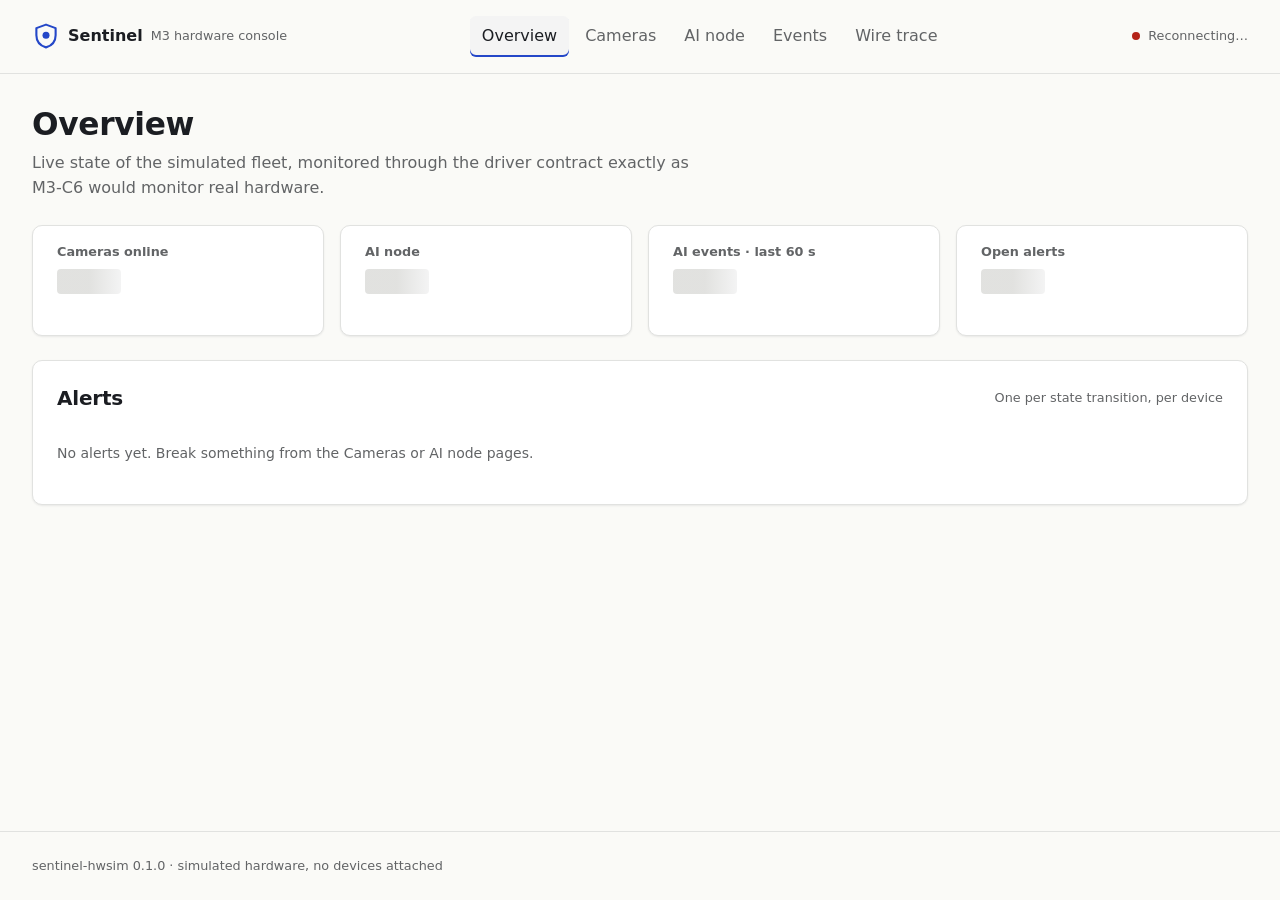
==== commit 581e7c61: "feat(relay): non-blocking viewer GOP relay, write queue buffer, and live wall player" ====
--- a/sentinel-hwsim/sentinel-hwsim/ui/static/index.html
+++ b/sentinel-hwsim/sentinel-hwsim/ui/static/index.html
@@ -61,7 +61,27 @@
         <p class="empty" id="alert-empty">No alerts yet. Break something from the Cameras or AI node pages.</p>
       </section>
 
-      <section class="panel" aria-labelledby="h-gallery">
+      <!-- Real video mode: the live wall. Inventory from Module 3, pictures from our relay. -->
+      <section class="panel" id="wall-panel" aria-labelledby="h-wall" hidden>
+        <div class="panel__header">
+          <h2 id="h-wall">Live camera wall</h2>
+          <div class="cluster">
+            <span class="panel__meta" id="wall-meta"></span>
+            <label class="field__label" for="wall-size">Cameras per page</label>
+            <select class="select" id="wall-size"><option value="9" selected>9</option><option value="16">16</option></select>
+          </div>
+        </div>
+        <ul class="wall" id="wall-grid" aria-label="Live cameras"></ul>
+        <p class="empty" id="wall-empty" hidden>Loading the camera inventory…</p>
+        <nav class="wall__nav" aria-label="Camera wall pages">
+          <button type="button" class="btn btn--sm" id="wall-prev">Previous</button>
+          <span id="wall-page" aria-live="polite"></span>
+          <button type="button" class="btn btn--sm" id="wall-next">Next</button>
+        </nav>
+      </section>
+
+      <!-- Mock video mode (M3_DRIVER_MODE=mock): looping sample clips, works offline. -->
+      <section class="panel" id="gallery-panel" aria-labelledby="h-gallery" hidden>
         <div class="panel__header">
           <h2 id="h-gallery">Live camera feeds</h2>
           <div class="cluster">
@@ -340,6 +360,20 @@
     </section>
   </main>
 
+  <dialog class="wall-dialog" id="wall-dialog" aria-labelledby="wall-dialog-title">
+    <header class="wall-dialog__head">
+      <div class="stack">
+        <h2 id="wall-dialog-title">—</h2>
+        <p class="detail__sub" id="wall-dialog-meta"></p>
+      </div>
+      <button type="button" class="btn btn--sm" id="wall-close">Close</button>
+    </header>
+    <div class="feed__frame wall-dialog__frame">
+      <video class="feed__video" id="wall-dialog-video" playsinline autoplay muted controls disablepictureinpicture hidden aria-label="Live camera, full size"></video>
+    </div>
+    <p class="wall-dialog__status" id="wall-dialog-status" aria-live="polite"></p>
+  </dialog>
+
   <footer class="footer">
     <div class="container footer__inner">
       <span>sentinel-hwsim 0.1.0 · simulated hardware, no devices attached</span>
--- a/sentinel-hwsim/sentinel-hwsim/ui/static/styles.css
+++ b/sentinel-hwsim/sentinel-hwsim/ui/static/styles.css
@@ -412,3 +412,23 @@
   .pill, .btn, .panel, .layer__icon { border: 1px solid CanvasText; }
   .meter__fill { background: Highlight; }
 }
+
+/* live camera wall (real video mode): a paginated grid of live tiles, plus a full-size dialog */
+.wall { display: grid; grid-template-columns: minmax(0, 1fr); gap: var(--s5) var(--s4); list-style: none; margin: 0; padding: 0; }
+@media (min-width: 40em) { .wall { grid-template-columns: repeat(2, minmax(0, 1fr)); } }
+@media (min-width: 64em) { .wall { grid-template-columns: repeat(3, minmax(0, 1fr)); } .wall[data-size="16"] { grid-template-columns: repeat(4, minmax(0, 1fr)); } }
+.wall__tile { min-width: 0; }
+.wall__open { position: absolute; inset: 0; width: 100%; height: 100%; border: 0; background: transparent; cursor: pointer; padding: 0; }
+.wall__open:focus-visible { outline: 3px solid var(--accent); outline-offset: -3px; }
+.wall__cap { align-items: center; }
+.wall__name { font-weight: 600; color: var(--ink); font-size: var(--fs-small); min-width: 0; overflow: hidden; text-overflow: ellipsis; white-space: nowrap; }
+.wall__chips { display: flex; flex-wrap: wrap; gap: var(--s1) var(--s2); font-size: var(--fs-caption); color: var(--ink-2); }
+.wall__chip { padding: 0 var(--s2); border: 1px solid var(--line-strong); border-radius: 999px; font-variant-numeric: tabular-nums; }
+.wall__nav { display: flex; align-items: center; justify-content: center; gap: var(--s4); margin-top: var(--s5); color: var(--ink-2); font-size: var(--fs-small); flex-wrap: wrap; }
+
+.wall-dialog { width: min(72rem, 94vw); max-height: 94vh; padding: var(--s4); border: 1px solid var(--line-strong); border-radius: var(--radius); background: var(--surface); color: var(--ink); }
+.wall-dialog::backdrop { background: rgb(0 0 0 / 0.7); }
+.wall-dialog__head { display: flex; justify-content: space-between; gap: var(--s4); align-items: start; margin-bottom: var(--s3); }
+.wall-dialog__head h2 { margin: 0; font-size: var(--fs-h3); }
+.wall-dialog__frame { max-height: 78vh; }
+.wall-dialog__status { margin: var(--s3) 0 0; color: var(--ink-2); font-size: var(--fs-small); }
